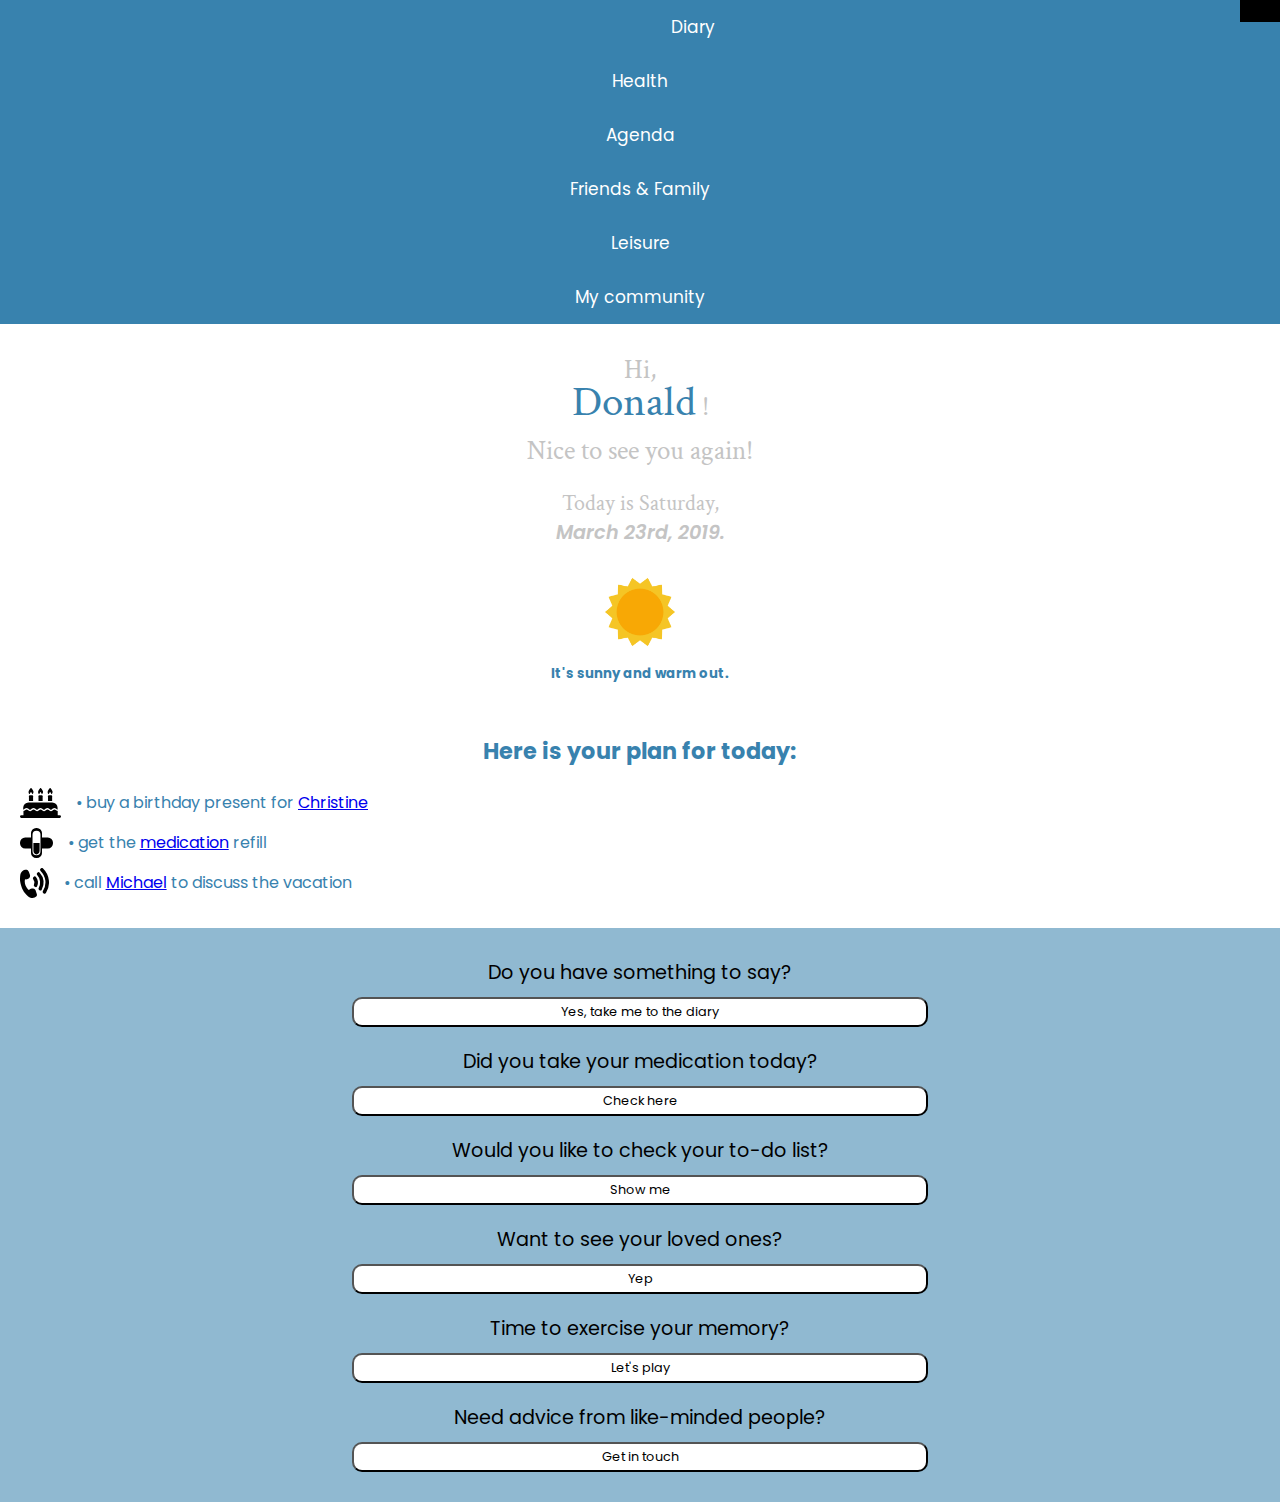
==== src/index.html @ ba7c6a2b "second commit" ====
<!DOCTYPE html>
<html lang="en">
<head>
<link rel="stylesheet" href="../styles.css">
<link rel="stylesheet" href="https://use.fontawesome.com/releases/v5.7.2/css/all.css" integrity="sha384-fnmOCqbTlWIlj8LyTjo7mOUStjsKC4pOpQbqyi7RrhN7udi9RwhKkMHpvLbHG9Sr" crossorigin="anonymous">
<title>CSS Template</title>
<meta charset="utf-8">
<meta name="viewport" content="width=device-width, initial-scale=1">
</head>
<body>

<div class="topnav">
    <a href="javascript:void(0);" class="icon" onclick="myFunction()">
        <i class="fas fa-bars"></i>
    </a>
    <p id="logo">Memoria</p>
    <div id="links">
        <a href="#diary">Diary</a>
        <a href="#health">Health</a>
        <a href="#agenda">Agenda</a>
        <a href="#friends-family">Friends & Family</a>
        <a href="#leisure">Leisure</a>
        <a href="#community">My community</a>
    </div>
</div>

<div class="greet-text">
  <h1>Hi,</br><span> Donald</span> !</h1>
  <h2>Nice to see you again!</h2>
  <h3>Today is Saturday, </br> <span>March 23rd, 2019.</span></h3>
  <img src="../assets/images/sun.png">
  <h5> It's sunny and warm out.</h5>
  <p>Here is your plan for today:</p>
  <div class="plan-list">
      <div id="task1"><img src="../assets/images/birthday.svg"><p>&#8226; buy a birthday present for <a href="#">Christine</a></p></div>
      <div id="task2"><img src="../assets/images/medication.svg"><p>&#8226; get the <a href="#">medication</a> refill</p></div>
      <div id="task3"><img src="../assets/images/call.svg"><p>&#8226; call <a href="#">Michael</a> to discuss the vacation</p></div>
  </div>
</div>

<div class="questions">
<p>Do you have something to say?</p>
<button>Yes, take me to the diary</button>
<p>Did you take your medication today?</p>
<button>Check here</button>
<p>Would you like to check your to-do list?</p>
<button>Show me</button>
<p>Want to see your loved ones?</p>
<button>Yep</button>
<p>Time to exercise your memory?</p>
<button>Let's play</button>
<p>Need advice from like-minded people?</p>
<button>Get in touch</button>
</div>

<footer>

</footer>

<script src="../script.js"></script>
</body>
</html>
---- styles.css ----
@import url('https://fonts.googleapis.com/css?family=Crimson+Text:300,400,400i,600,600i,700,700i|Megrim|Poppins:400,400i,500,500i,600,600i,700,700i');

* {
    margin: 0;
    padding: 0;
    box-sizing: border-box;
    font-family: 'Poppins', sans-serif;
}

body {
    background-color: white;
    text-align: center;
  }

  .topnav {
    overflow: hidden;
    /* background-color: slategray; */
    position: relative;
  }

  .topnav a {
    color: white;
    padding: 14px 16px;
    text-decoration: none;
    font-size: 17px;
    display: block;
  }

  .topnav a.icon {
    background: black;
    display: block;
    position: absolute;
    right: 0;
    top: 0;
    padding: 11px 20px;
  }

  .topnav > a > i {
    font-size: 30px;
    color: rgb(102, 101, 101);
    margin-top: 10px;
  }

  .topnav a:hover {
    background-color: white;
    color: black;
  }
  
  #links {
    background-color: #3882AE;
  }

  #logo {
    /* background-color: #3882AE; */
    color: #3882AE;
    font-family: 'Megrim', cursive;
    font-size: 1.5rem;
    padding: 15px;
    float: left;
  }

  .greet-text {
    margin-top: 30px;
    color: #3882AE;
  }

  .greet-text > h1 {
    color: #C4C4C4;
    margin-bottom: 10px;
    font-family: 'Crimson Text', serif;
    line-height: 32px;
    font-weight: 200;
    font-size: 1.7rem;
  }

  .greet-text > h1 > span {
    color: #3882AE;
    font-size: 2.7rem;
    font-family: 'Crimson Text', serif;
  }

  .greet-text > h2 {
    margin-bottom: 10px;
    color: #C4C4C4;
    font-family: 'Crimson Text', serif;
    font-weight: 300;
    font-size: 1.7rem;
  }

  .greet-text > h3 {
    margin-bottom: 10px;
    padding: 10px;
    color: #C4C4C4;
    font-family: 'Crimson Text', serif;
    font-weight: 300;
    font-size: 1.4rem;
  }

  .greet-text > h3 > span {
    font-style: italic;
    font-weight: 600;
    font-size: 1.2rem;
  }

  .greet-text > i {
    font-size: 3rem;
    margin-bottom: 15px;
  }

  .greet-text > p {
    margin: 50px auto 20px auto;
    color: #3882AE;
    font-size: 1.4rem;
    font-weight: 700;
    font-family: 'Poppins', sans-serif;
  }

  .plan-list > div > p {
    line-height: 30px;
    font-family: 'Poppins', sans-serif; 
    margin: 10px 0 10px 0;
    font-size: 1rem;
  }

  .plan-list > div > p > a:visited {
    color: #3882AE;
  }

  .plan-list {
    text-align: left;
    list-style-position: inside;
    line-height: 50px;
}

.plan-list > div > img {
  height: 30px;
  float: left;
  margin-left: 20px;
  margin-right: 15px;
  line-height: 0px;
  color: blue;
}

  .greet-text > img {
    height: 70px;
    margin: 10px;
  }

  .greet-text > h5 {
    margin-top: 0px;
    margin-bottom: 40px;
  }

  .questions {
    background-color: rgb(144, 185, 209);
    margin-top: 30px;
    padding: 20px;
  }

  .questions > button {
    background-color: white;
    border-radius: 10px;
    width: 45vw;
    height: 30px;
    margin-bottom: 10px;
    font-size: 0.8rem;
  }

  .questions > p {
    font-size: 1.2rem;
    padding: 10px;
  }
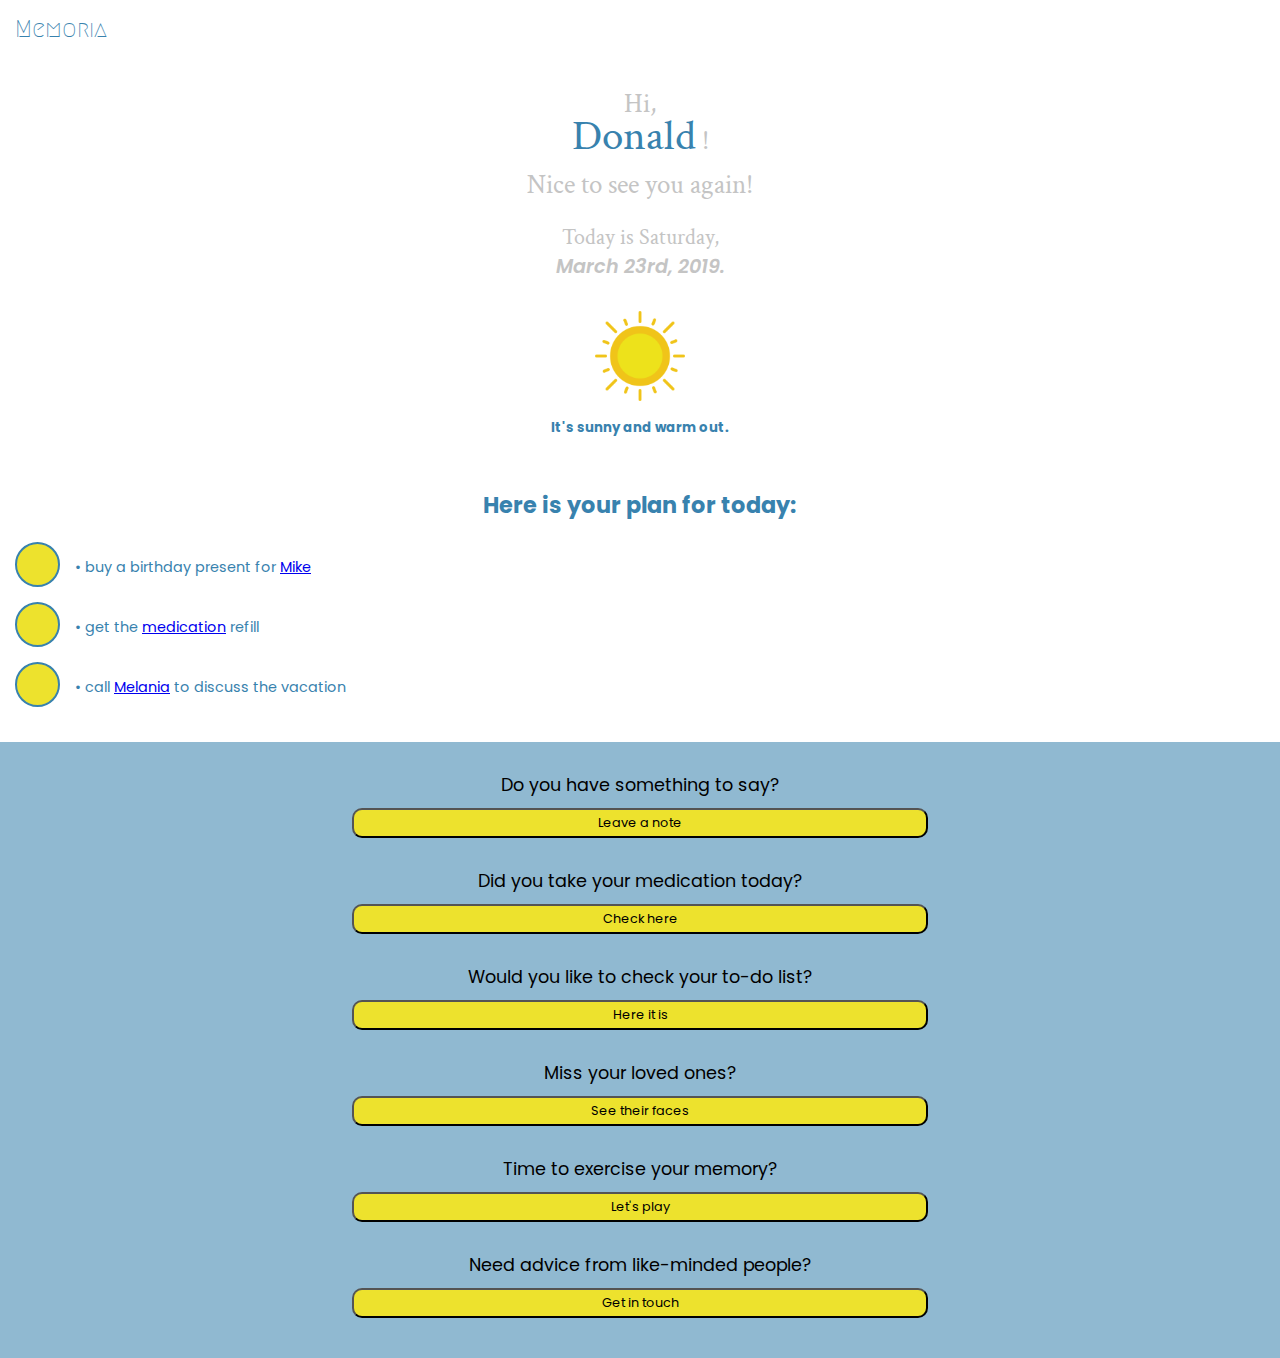
==== commit 73e9d9ec: "all" ====
--- a/src/index.html
+++ b/src/index.html
@@ -15,12 +15,14 @@
     </a>
     <p id="logo">Memoria</p>
     <div id="links">
-        <a href="#diary">Diary</a>
-        <a href="#health">Health</a>
-        <a href="#agenda">Agenda</a>
-        <a href="#friends-family">Friends & Family</a>
-        <a href="#leisure">Leisure</a>
-        <a href="#community">My community</a>
+      <div class="links-wrapper">
+        <div class="link-box"><a href="#diary"><p>Diary</p><i class="fas fa-book"></i></a></div>
+        <div class="link-box"><a href="#health"><p>Health</p><i class="fas fa-file-medical"></i></a></div>
+        <div class="link-box"><a href="#agenda"><p>Agenda</p><i class="fas fa-calendar-check"></i></a></div>
+        <div class="link-box"><a href="friends-family.html"><p>Friends & Family</p><i class="fas fa-user-friends"></i></a></div>
+        <div class="link-box"><a href="leisure.html"><p>Games</p><i class="fas fa-dice"></i></a></div>
+        <div class="link-box"><a href="community.html"><p>Community</p><i class="fas fa-comments"></i></a></div>
+      </div>
     </div>
 </div>
 
@@ -32,25 +34,25 @@
   <h5> It's sunny and warm out.</h5>
   <p>Here is your plan for today:</p>
   <div class="plan-list">
-      <div id="task1"><img src="../assets/images/birthday.svg"><p>&#8226; buy a birthday present for <a href="#">Christine</a></p></div>
-      <div id="task2"><img src="../assets/images/medication.svg"><p>&#8226; get the <a href="#">medication</a> refill</p></div>
-      <div id="task3"><img src="../assets/images/call.svg"><p>&#8226; call <a href="#">Michael</a> to discuss the vacation</p></div>
+      <div id="task1"><i class="fas fa-birthday-cake"></i><p>&#8226; buy a birthday present for <a href="friends-family.html">Mike</a></p></div>
+      <div id="task2"><i class="fas fa-capsules"></i><p>&#8226; get the <a href="#">medication</a> refill</p></div>
+      <div id="task3"><i class="fas fa-phone"></i><p>&#8226; call <a href="friends-family.html">Melania</a> to discuss the vacation</p></div>
   </div>
 </div>
 
 <div class="questions">
 <p>Do you have something to say?</p>
-<button>Yes, take me to the diary</button>
+<button class="button-diary">Leave a note</button>
 <p>Did you take your medication today?</p>
-<button>Check here</button>
+<button class="button-meds">Check here</button>
 <p>Would you like to check your to-do list?</p>
-<button>Show me</button>
-<p>Want to see your loved ones?</p>
-<button>Yep</button>
+<button class="button-agenda">Here it is</button>
+<p>Miss your loved ones?</p>
+<a href="friends-family.html" class="button-friends"><button>See their faces</button></a>
 <p>Time to exercise your memory?</p>
-<button>Let's play</button>
+<button class="button-games">Let's play</button>
 <p>Need advice from like-minded people?</p>
-<button>Get in touch</button>
+<button class="button-chat">Get in touch</button>
 </div>
 
 <footer>
--- a/styles.css
+++ b/styles.css
@@ -12,6 +12,7 @@
     text-align: center;
   }
 
+  /* ------------------ Main Page styles ------------------- */
   .topnav {
     overflow: hidden;
     /* background-color: slategray; */
@@ -26,13 +27,16 @@
     display: block;
   }
 
+  .topnav #links {
+    display: none;
+  }
+
   .topnav a.icon {
-    background: black;
     display: block;
     position: absolute;
     right: 0;
     top: 0;
-    padding: 11px 20px;
+    padding: 5px 20px;
   }
 
   .topnav > a > i {
@@ -48,6 +52,28 @@
   
   #links {
     background-color: #3882AE;
+    position: relative;
+    top: 55px;
+  }
+
+  .links-wrapper {
+    display: flex;
+    flex-wrap: wrap;
+    justify-content: space-around;
+    width: 100%;
+    position: relative;
+    top: -55px;
+  }
+
+  .link-box {
+    display: inline-block;
+    width: 45vw;
+    height: 15vh;
+  }
+
+  .links-wrapper i {
+    font-size: 2rem;
+    padding: 7px;
   }
 
   #logo {
@@ -116,10 +142,10 @@
   }
 
   .plan-list > div > p {
-    line-height: 30px;
+    line-height: 50px;
     font-family: 'Poppins', sans-serif; 
     margin: 10px 0 10px 0;
-    font-size: 1rem;
+    font-size: 0.9rem;
   }
 
   .plan-list > div > p > a:visited {
@@ -132,7 +158,20 @@
     line-height: 50px;
 }
 
-.plan-list > div > img {
+  .plan-list i {
+    font-size: 25px;
+    float: left;
+    background-color: #EDE22D;
+    border-radius: 50%;
+    border: 2px #3882AE solid;
+    width: 45px;
+    height: 45px;
+    text-align: center;
+    line-height: 43px;
+    margin: 0 15px;
+  }
+
+  .plan-list > div > img {
   height: 30px;
   float: left;
   margin-left: 20px;
@@ -142,7 +181,7 @@
 }
 
   .greet-text > img {
-    height: 70px;
+    height: 90px;
     margin: 10px;
   }
 
@@ -157,16 +196,310 @@
     padding: 20px;
   }
 
-  .questions > button {
-    background-color: white;
+  .questions button {
+    background-color: #EDE22D;
+    /* border: 2px white; */
     border-radius: 10px;
     width: 45vw;
     height: 30px;
-    margin-bottom: 10px;
+    margin-bottom: 20px;
     font-size: 0.8rem;
   }
 
+  .questions button:focus {
+    outline: none;
+  }
+
   .questions > p {
+    font-size: 1.1rem;
+    padding: 10px;
+  }
+
+
+/* ---------- Friends & Family section styles -------------- */
+
+  .friends-wrapper h1 {
+    font-family: 'Crimson Text', serif;
+    color: #3882AE;
+    font-weight: 300;
+    margin-top: 10px;
+  }
+
+  .friend-box {
+    margin: 20px auto;
+  }
+
+  .friend-box img {
+    border-radius: 50%;
+    width: 90px;
+    height: 90px;
+    float: left;
+    margin-left: 30px;
+  }
+
+  .friend-box p {
+    display: inline-block;
+    font-size: 0.9rem;
+    line-height: 19px;
+    color: rgb(136, 136, 136);
+    padding: 10px;
+  }
+
+  .friend-box p > span{
+    color: #3882AE;
+    font-weight: 500;
+  }
+
+  .friend-box a:hover {
+    cursor: pointer;
+  }
+
+  .friend-box a:visited {
+    color: #3882AE;
+  }
+
+  /* ---------------- Leisure section styles ----------------- */
+
+  .leisure-wrapper h1 {
+    font-family: 'Crimson Text', serif;
+    color: #3882AE;
+    font-weight: 300;
+    margin-top: 10px;
+  }
+
+  .leisure-wrapper h4 {
+    margin: 10px;
+    font-weight: 300;
+    color: rgb(122, 122, 122);
+  }
+
+  .leisure-wrapper p {
+    color: #3882AE;
+    margin-bottom: 30px;
+  }
+
+  .leisure-wrapper img {
+    width: 100px;
+    margin-top: 50px;
+  }
+
+  /* ------------------- Community -------------------- */
+
+  .community-wrapper h1 {
+    font-family: 'Crimson Text', serif;
+    color: #3882AE;
+    font-weight: 300;
+    margin-top: 10px;
+  }
+
+  .community-wrapper h4 {
+    margin: 10px;
+    font-weight: 300;
+    color: #7a7a7a;
+  }
+
+  .chat-wrapper {
+    text-align: left;
+    margin-left: 20px;
+    margin-top: 40px;
+  }
+
+  .chat-wrapper p {
+    display: inline;
+    font-style: italic;
+    color: #3882AE;
+  }
+
+  .chat-wrapper span {
+    font-family: 'Megrim', cursive;
     font-size: 1.2rem;
-    padding: 10px;
-  }+    color: #3882AE;
+  }
+
+  .chat-list {
+    margin: 10px;
+    margin-bottom: 20px;
+  }
+
+  .chat-list i {
+    color: #3882AE;
+    margin: 7px 10px;;
+    font-size: 25px;
+  }
+
+  .chat-list > span > i {
+    color: #7a7a7a;
+    font-size: 1.2rem;
+    margin-right: 15px;
+    margin-left: 10px;
+  }
+
+
+  .chat-list > span > p {
+    color: #7a7a7a;
+    font-size: 1rem;
+  }
+
+/*   Health */
+.selectable {
+  background-color: rgb(189, 216, 231);
+  border-radius: 5px;
+  padding: 10px;
+  margin: 10px 10px 0px 10px !important;
+  width: 95%;
+}
+
+.medsList {
+  display: none;
+  list-style: none;
+  margin: 10px 0px;
+}
+
+.medsList .medsItem.checked {
+  color: lightslategray;
+  text-decoration: line-through;
+  background-color: lightgray;
+}
+
+.medsItem {
+  margin: auto;
+  width: 95%;
+  height: 100px;
+  text-align: left;
+  margin-top: 10px;
+  padding: 10px;
+  border-radius: 5px;
+  border: 1px solid;
+  border-color: rgb(139, 133, 133);
+}
+
+.medsItemText {
+  display: inline-block;
+  margin-top: 5%;
+}
+
+.pillImage {
+  float: right;
+  height: 70px;
+  width: 70px;
+}
+
+.appoinmentsList {
+  margin: 10px 10px;
+  display: none;
+  text-align: left;
+}
+
+.appListItem {
+  border-radius: 5px;
+  border: 1px solid;
+  border-color: rgb(139, 133, 133);
+  padding: 10px;
+  margin-bottom: 5px;
+}
+
+.contactDoctor {
+  padding: 10px;
+  width: 95%;
+  margin: auto;
+  border-radius: 5px;
+}
+
+.contactIcon {
+  font-size: 36px;
+  color: #3882ae;
+  background-color: yellow;
+  border-radius: 50%;
+  border: 2px #3882ae solid;
+  width: 60px;
+  height: 60px;
+  display: inline-block;
+  margin: 10px 20px;
+}
+
+/* Agenda */
+.calendar {
+  background-color: rgb(144, 185, 209);
+  padding: 10px;
+  display: inline-flex;
+  width: 100%;
+  font-size: 20px;
+  color: white;
+}
+
+.alignleft {
+  float: left;
+  width: 20%;
+  text-align: left;
+}
+.aligncenter {
+  float: left;
+  width: 60%;
+  text-align: center;
+}
+.alignright {
+  float: left;
+  width: 20%;
+  text-align: right;
+}
+
+.agenda-container {
+  margin: 20px;
+}
+
+.agenda {
+  display: block;
+  position: relative;
+  padding-left: 35px;
+  margin-bottom: 12px;
+  float: left;
+  text-align: left;
+  font-size: 22px;
+  -webkit-user-select: none;
+  -moz-user-select: none;
+  -ms-user-select: none;
+  user-select: none;
+}
+
+.agenda input {
+  position: absolute;
+  opacity: 0;
+  cursor: pointer;
+  height: 0;
+  width: 0;
+}
+
+.checkmark {
+  position: absolute;
+  top: 0;
+  left: 0;
+  height: 25px;
+  width: 25px;
+  background-color: #eee;
+}
+
+.agenda input:checked ~ .checkmark {
+  background-color: #2196f3;
+}
+
+.checkmark:after {
+  content: "";
+  position: absolute;
+  display: none;
+}
+
+.agenda input:checked ~ .checkmark:after {
+  display: block;
+}
+
+.agenda .checkmark:after {
+  left: 9px;
+  top: 5px;
+  width: 5px;
+  height: 10px;
+  border: solid white;
+  border-width: 0 3px 3px 0;
+  -webkit-transform: rotate(45deg);
+  -ms-transform: rotate(45deg);
+  transform: rotate(45deg);
+}
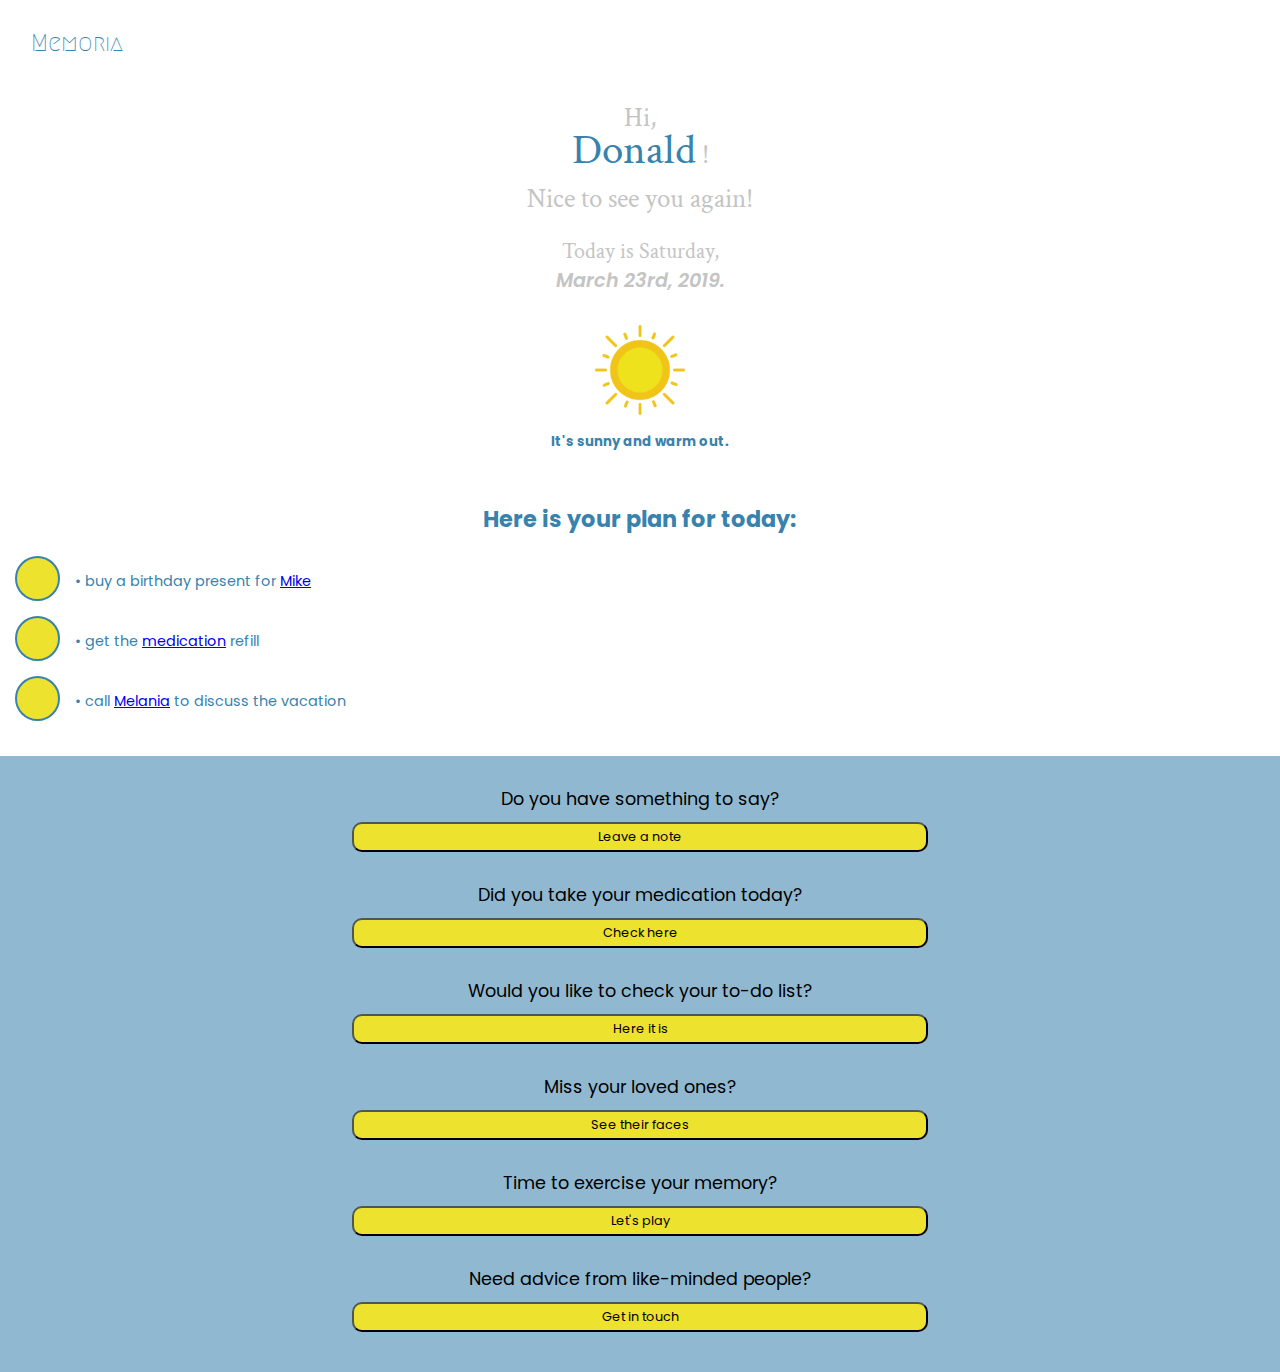
==== commit 1542f9e1: "all again" ====
--- a/src/index.html
+++ b/src/index.html
@@ -13,12 +13,12 @@
     <a href="javascript:void(0);" class="icon" onclick="myFunction()">
         <i class="fas fa-bars"></i>
     </a>
-    <p id="logo">Memoria</p>
+    <a href="index.html"><p id="logo">Memoria</p></a>
     <div id="links">
       <div class="links-wrapper">
-        <div class="link-box"><a href="#diary"><p>Diary</p><i class="fas fa-book"></i></a></div>
-        <div class="link-box"><a href="#health"><p>Health</p><i class="fas fa-file-medical"></i></a></div>
-        <div class="link-box"><a href="#agenda"><p>Agenda</p><i class="fas fa-calendar-check"></i></a></div>
+        <div class="link-box"><a href="diary.html"><p>Diary</p><i class="fas fa-book"></i></a></div>
+        <div class="link-box"><a href="health.html"><p>Health</p><i class="fas fa-file-medical"></i></a></div>
+        <div class="link-box"><a href="agenda.html"><p>Agenda</p><i class="fas fa-calendar-check"></i></a></div>
         <div class="link-box"><a href="friends-family.html"><p>Friends & Family</p><i class="fas fa-user-friends"></i></a></div>
         <div class="link-box"><a href="leisure.html"><p>Games</p><i class="fas fa-dice"></i></a></div>
         <div class="link-box"><a href="community.html"><p>Community</p><i class="fas fa-comments"></i></a></div>
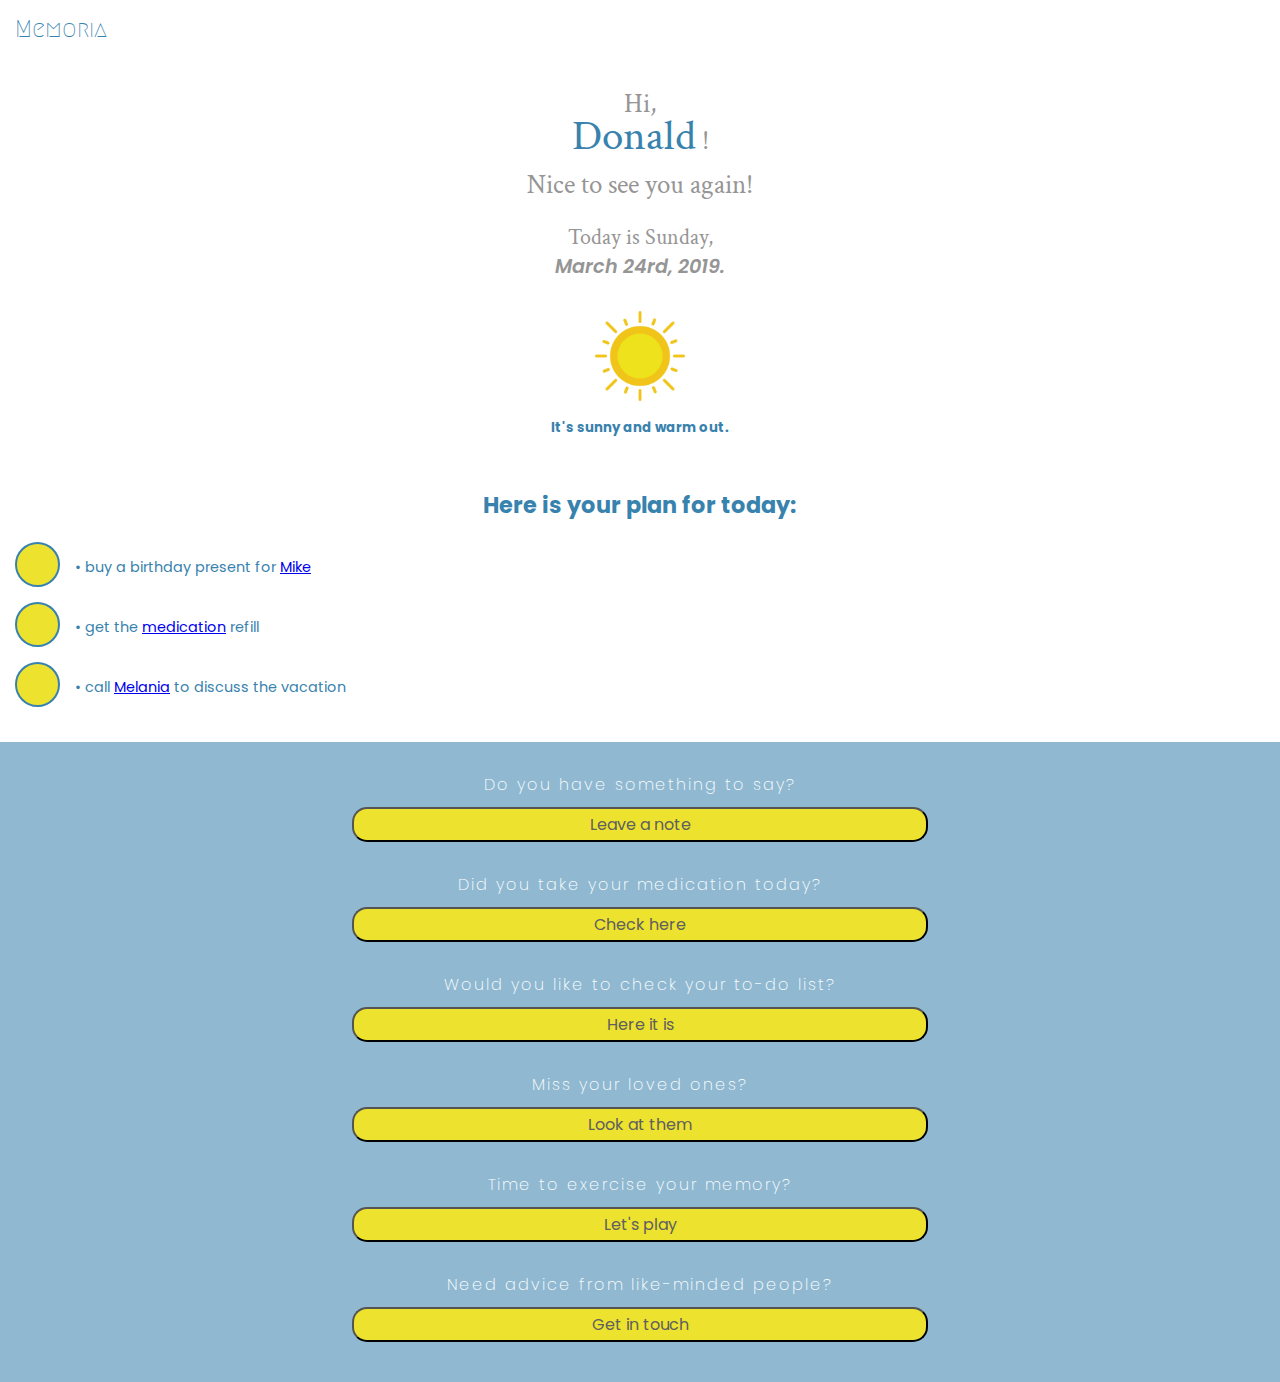
==== commit bd2f8746: "edited styles of agenda and diary" ====
--- a/src/index.html
+++ b/src/index.html
@@ -29,30 +29,30 @@
 <div class="greet-text">
   <h1>Hi,</br><span> Donald</span> !</h1>
   <h2>Nice to see you again!</h2>
-  <h3>Today is Saturday, </br> <span>March 23rd, 2019.</span></h3>
+  <h3>Today is Sunday, </br> <span>March 24rd, 2019.</span></h3>
   <img src="../assets/images/sun.png">
   <h5> It's sunny and warm out.</h5>
   <p>Here is your plan for today:</p>
   <div class="plan-list">
       <div id="task1"><i class="fas fa-birthday-cake"></i><p>&#8226; buy a birthday present for <a href="friends-family.html">Mike</a></p></div>
-      <div id="task2"><i class="fas fa-capsules"></i><p>&#8226; get the <a href="#">medication</a> refill</p></div>
+      <div id="task2"><i class="fas fa-capsules"></i><p>&#8226; get the <a href="health.html">medication</a> refill</p></div>
       <div id="task3"><i class="fas fa-phone"></i><p>&#8226; call <a href="friends-family.html">Melania</a> to discuss the vacation</p></div>
   </div>
 </div>
 
 <div class="questions">
 <p>Do you have something to say?</p>
-<button class="button-diary">Leave a note</button>
+<a href="diary.html"><button>Leave a note</button></a>
 <p>Did you take your medication today?</p>
-<button class="button-meds">Check here</button>
+<a href="health.html"><button>Check here</button></a>
 <p>Would you like to check your to-do list?</p>
-<button class="button-agenda">Here it is</button>
+<a href="agenda.html"><button>Here it is</button></a>
 <p>Miss your loved ones?</p>
-<a href="friends-family.html" class="button-friends"><button>See their faces</button></a>
+<a href="friends-family.html"><button>Look at them</button></a>
 <p>Time to exercise your memory?</p>
-<button class="button-games">Let's play</button>
+<a href="leisure.html"><button>Let's play</button></a>
 <p>Need advice from like-minded people?</p>
-<button class="button-chat">Get in touch</button>
+<a href="community.html"><button>Get in touch</button></a>
 </div>
 
 <footer>
--- a/styles.css
+++ b/styles.css
@@ -21,7 +21,6 @@
 
   .topnav a {
     color: white;
-    padding: 14px 16px;
     text-decoration: none;
     font-size: 17px;
     display: block;
@@ -41,15 +40,10 @@
 
   .topnav > a > i {
     font-size: 30px;
-    color: rgb(102, 101, 101);
+    color: #7a7a7a;
     margin-top: 10px;
   }
 
-  .topnav a:hover {
-    background-color: white;
-    color: black;
-  }
-  
   #links {
     background-color: #3882AE;
     position: relative;
@@ -62,7 +56,7 @@
     justify-content: space-around;
     width: 100%;
     position: relative;
-    top: -55px;
+    top: -45px;
   }
 
   .link-box {
@@ -77,7 +71,6 @@
   }
 
   #logo {
-    /* background-color: #3882AE; */
     color: #3882AE;
     font-family: 'Megrim', cursive;
     font-size: 1.5rem;
@@ -91,7 +84,7 @@
   }
 
   .greet-text > h1 {
-    color: #C4C4C4;
+    color: #969595;
     margin-bottom: 10px;
     font-family: 'Crimson Text', serif;
     line-height: 32px;
@@ -107,7 +100,7 @@
 
   .greet-text > h2 {
     margin-bottom: 10px;
-    color: #C4C4C4;
+    color: #969595;
     font-family: 'Crimson Text', serif;
     font-weight: 300;
     font-size: 1.7rem;
@@ -116,7 +109,7 @@
   .greet-text > h3 {
     margin-bottom: 10px;
     padding: 10px;
-    color: #C4C4C4;
+    color: #969595;
     font-family: 'Crimson Text', serif;
     font-weight: 300;
     font-size: 1.4rem;
@@ -191,19 +184,19 @@
   }
 
   .questions {
-    background-color: rgb(144, 185, 209);
+    background-color: #90b9d1;
     margin-top: 30px;
     padding: 20px;
   }
 
   .questions button {
     background-color: #EDE22D;
-    /* border: 2px white; */
-    border-radius: 10px;
+    border-radius: 15px;
     width: 45vw;
-    height: 30px;
+    height: 35px;
     margin-bottom: 20px;
-    font-size: 0.8rem;
+    font-size: 1rem;
+    color: #5f5f5f;
   }
 
   .questions button:focus {
@@ -211,7 +204,10 @@
   }
 
   .questions > p {
-    font-size: 1.1rem;
+    color: white;
+    font-weight: 200;
+    letter-spacing: 2px;
+    font-size: 1rem;
     padding: 10px;
   }
 
@@ -223,6 +219,13 @@
     color: #3882AE;
     font-weight: 300;
     margin-top: 10px;
+  }
+
+  .friends-wrapper h4 {
+    margin: 10px;
+    font-weight: 300;
+    color: #7a7a7a;
+    margin-bottom: 20px;
   }
 
   .friend-box {
@@ -270,7 +273,7 @@
   .leisure-wrapper h4 {
     margin: 10px;
     font-weight: 300;
-    color: rgb(122, 122, 122);
+    color: #7a7a7a;
   }
 
   .leisure-wrapper p {
@@ -340,13 +343,38 @@
     font-size: 1rem;
   }
 
-/*   Health */
+/* -----------------  Health ----------------- */
+
+.health-text span {
+  font-family: 'Crimson Text', serif;
+    color: #3882AE;
+    font-weight: 300;
+    margin-top: 10px;
+}
+
+.health-text h1 {
+  margin-bottom: 30px;
+}
+
+.health-text h4 {
+  margin: 10px;
+  font-weight: 300;
+  color: #7a7a7a;
+  margin-bottom: 20px;
+}
+
 .selectable {
-  background-color: rgb(189, 216, 231);
-  border-radius: 5px;
+  /* background-color: #EDE22D; */
+  background-color: #90b9d1;
+  border-radius: 10px;
   padding: 10px;
   margin: 10px 10px 0px 10px !important;
   width: 95%;
+}
+
+.health-text p {
+  font-weight: 300;
+  color: white;
 }
 
 .medsList {
@@ -371,17 +399,23 @@
   border-radius: 5px;
   border: 1px solid;
   border-color: rgb(139, 133, 133);
+  font-family: 'Poppins', sans-serif;
 }
 
 .medsItemText {
   display: inline-block;
   margin-top: 5%;
+  font-family: 'Poppins', sans-serif;
+  font-size: 0.9rem;
+  color: #7a7a7a;
 }
 
 .pillImage {
   float: right;
-  height: 70px;
-  width: 70px;
+  height: 50px;
+  width: 50px;
+  margin-top: 15px;
+  margin-right: 5px;
 }
 
 .appoinmentsList {
@@ -403,23 +437,65 @@
   width: 95%;
   margin: auto;
   border-radius: 5px;
-}
-
-.contactIcon {
+  justify-content: space-around;
+}
+
+.contactDoctor p {
+  font-size: 1rem;
+  color: #7a7a7a;
+  font-family: 'Poppins', sans-serif;
+}
+
+.contactDoctor-box {
+  width: 20vw;
+}
+
+.contactIcon i {
   font-size: 36px;
   color: #3882ae;
-  background-color: yellow;
-  border-radius: 50%;
-  border: 2px #3882ae solid;
   width: 60px;
   height: 60px;
   display: inline-block;
-  margin: 10px 20px;
-}
-
-/* Agenda */
+  margin-top: 20px;
+}
+
+/* ---------------- Agenda ------------------ */
+
+.agenda-text h1 {
+  font-family: 'Crimson Text', serif;
+  color: #3882AE;
+  font-weight: 300;
+  margin-top: 10px;
+  margin-bottom: 20px;
+}
+
+.agenda-text h4 {
+  margin: 10px;
+  font-weight: 300;
+  color: #7a7a7a;
+  margin-bottom: 20px;
+}
+
+.addAgenda{
+  background-color: #3882AE;
+  border: none;
+  color: white;
+  text-align: center;
+  text-decoration: none;
+  font-size: 16px;
+  margin: 4px 2px;
+  cursor: pointer;
+  padding: 10px;
+  width: 100px;
+  border-radius: 5px;
+}
+
+.addAgenda:focus {
+  outline: none;
+}
+
 .calendar {
-  background-color: rgb(144, 185, 209);
+  background-color: #90b9d1;
   padding: 10px;
   display: inline-flex;
   width: 100%;
@@ -436,6 +512,8 @@
   float: left;
   width: 60%;
   text-align: center;
+  font-size: 1.1rem;
+  line-height: 2rem;
 }
 .alignright {
   float: left;
@@ -445,16 +523,18 @@
 
 .agenda-container {
   margin: 20px;
+  padding-top: 20px;
+  height: 300px;
 }
 
 .agenda {
+  color: #7a7a7a;
   display: block;
   position: relative;
-  padding-left: 35px;
-  margin-bottom: 12px;
-  float: left;
+  padding-left: 40px;
+  margin-bottom: 14px;
   text-align: left;
-  font-size: 22px;
+  font-size: 17px;
   -webkit-user-select: none;
   -moz-user-select: none;
   -ms-user-select: none;
@@ -467,6 +547,10 @@
   cursor: pointer;
   height: 0;
   width: 0;
+}
+
+.agenda a:visited {
+  color: #7a7a7a;
 }
 
 .checkmark {
@@ -479,7 +563,7 @@
 }
 
 .agenda input:checked ~ .checkmark {
-  background-color: #2196f3;
+  background-color: #90b9d1;
 }
 
 .checkmark:after {
@@ -503,3 +587,164 @@
   -ms-transform: rotate(45deg);
   transform: rotate(45deg);
 }
+
+
+/* ---------------- Diary ----------------- */
+
+.diary-text h1 {
+  font-family: 'Crimson Text', serif;
+  color: #3882AE;
+  font-weight: 300;
+  margin-top: 10px;
+  margin-bottom: 20px;
+}
+
+.diary-text h4 {
+  margin: 15px;
+  font-weight: 300;
+  color: #7a7a7a;
+  margin-bottom: 10px;
+}
+
+.diarynav > a {
+  text-decoration: none;
+  display: inline-block;
+  padding: 6px 16px;
+  
+}
+
+.diarynav > a:hover {
+  background-color: #ddd;
+  color: black;
+}
+
+.previous {
+  background-color: #f1f1f1;
+  color: black;
+  margin-right: 200px;
+}
+
+.next {
+  background-color: white;
+  color: black;
+  margin-left: 20px;
+}
+
+.round {
+  border-radius: 50%;
+}
+
+
+.diarynav {
+  background-color: darkblue;
+  color: white;
+  padding: 8px;
+}
+
+#curdata {
+  font-size: 20px;
+}
+
+.record {
+  display: flex;
+  margin-bottom: 20px;
+}
+
+.record > h3 {
+  margin-top: 23px;
+}
+
+.recordingImage {
+  width: 120px;
+  height: 120px;
+  margin-top: 15px;
+}
+
+.record-box {
+  width: 50vw;
+}
+
+.record-box h3 {
+  color: #3882ae;
+  font-size: 0.8rem;
+  padding: 10px 20px 10px 20px;
+  font-weight: 300;
+}
+
+.record-box i {
+  font-size: 50px;
+  background-color: #d4d3d3;
+  border-radius: 50%;
+  width: 100px;
+  height: 100px;
+  line-height: 95px;
+  color: #3882ae;
+}
+
+.record-box h4 {
+  font-size: 0.8rem;
+  margin: 20px 30px 0 30px;
+  font-weight: 300;
+  color: #7a7a7a;
+}
+
+#plus-sign {
+  font-size: 20px;
+  background-color: white;
+  border: none;
+  width: 20px;
+  height: 20px;
+  color: #464545;
+  margin-bottom: 20px;
+  line-height: 40px;
+}
+
+.record-list {
+  color: #464545;
+  margin-bottom: 15px;
+}
+
+.playpause {
+  display: inline;
+}
+
+.trackImage {
+  width: 200px;
+  height: 30px;
+  margin-left: 10px;
+}
+
+.note-box i {
+  font-size: 27px;
+  line-height: 25px;
+  display: inline;
+  color: #464545;
+  padding: 8px;
+  margin-top: 5px;
+}
+
+.note-box p {
+  color: #7a7a7a;
+  margin: 5px;
+}
+.note-box {
+  margin: 10px;
+}
+
+.calendar i {
+  color: white;
+  font-size: 1.7rem;
+}
+
+.diary-search {
+  width: 300px;
+  height: 30px;
+  border: 1px rgb(163, 163, 163) solid;
+  text-align: center;
+  border-radius: 15px;
+  margin-bottom: 15px;
+}
+
+.diary-search:focus {
+  outline: none;
+}